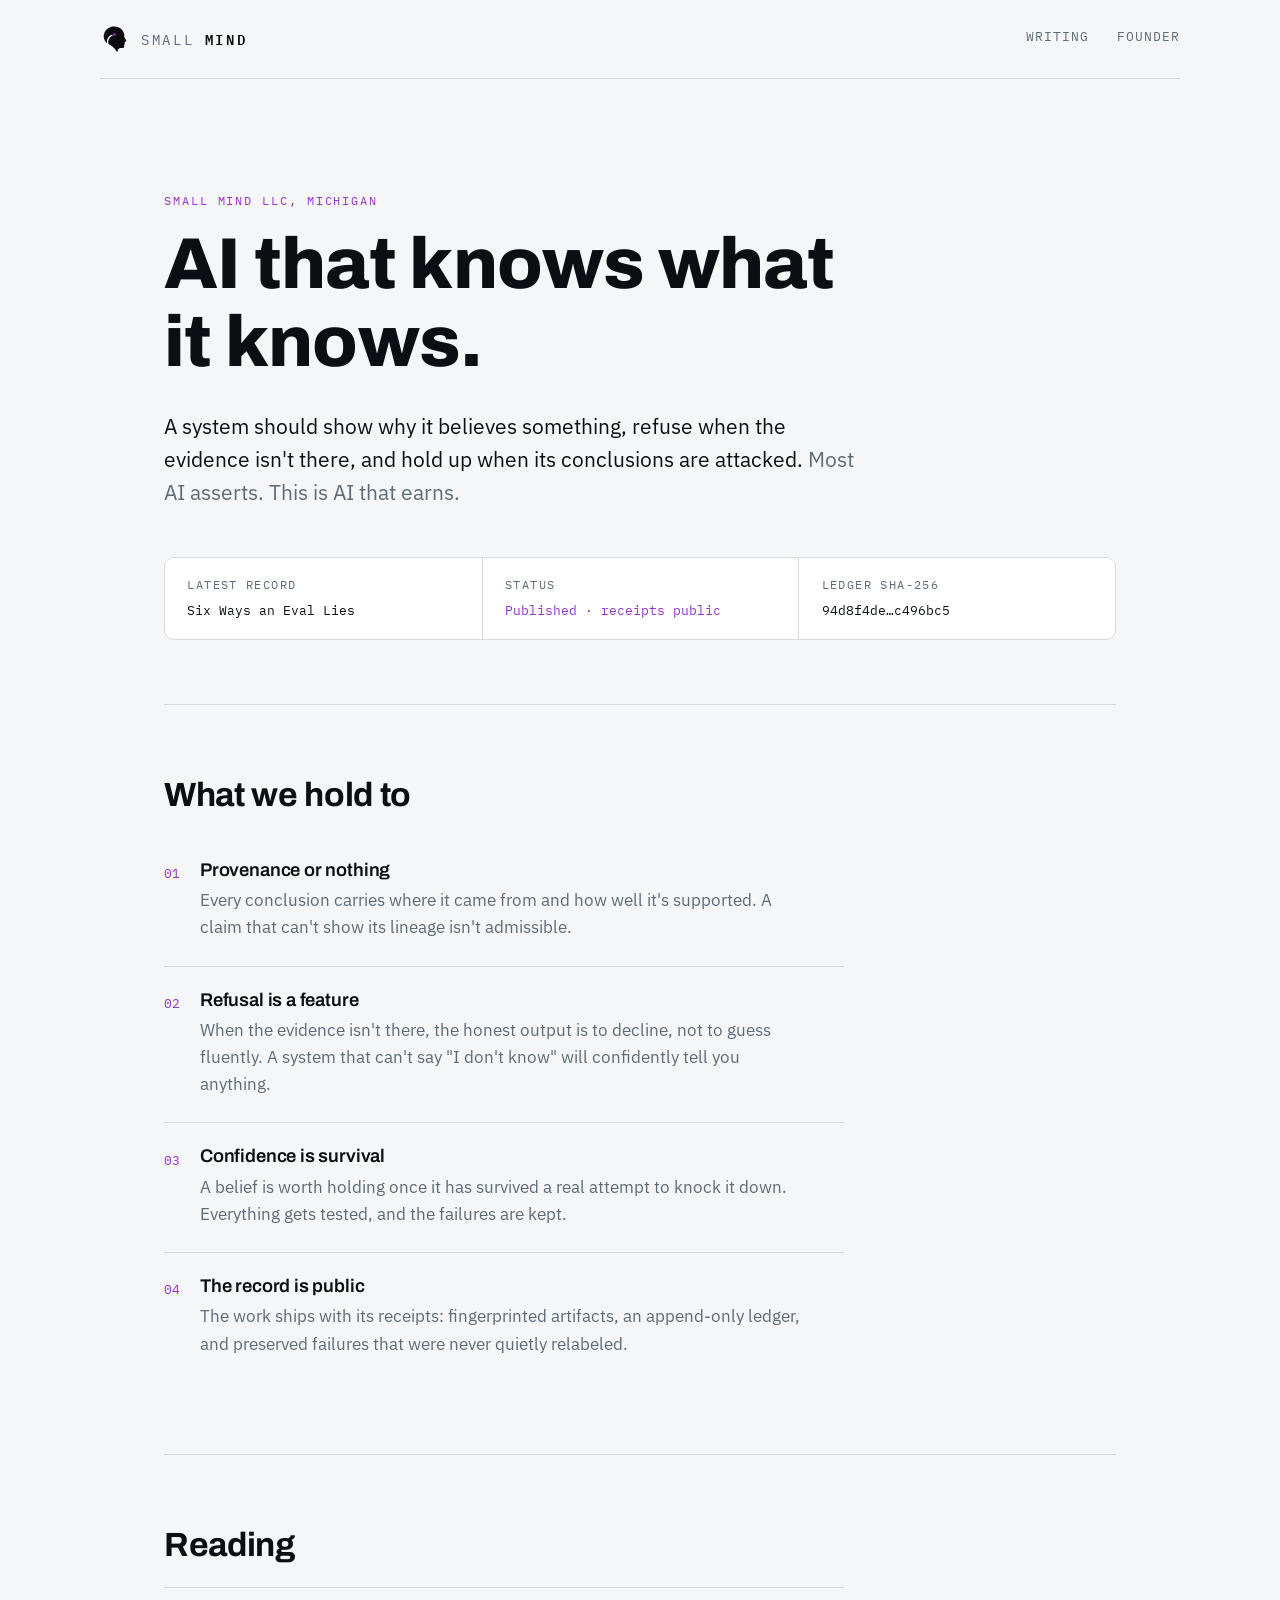
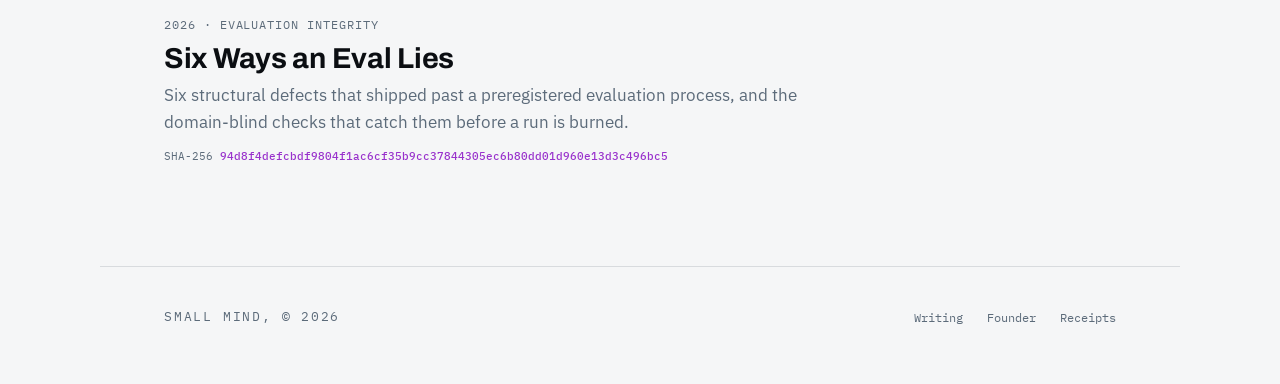
==== index.html @ cb55b740 "Small Mind site, initial deploy" ====
<!DOCTYPE html>
<html lang="en">
<head>
<meta charset="utf-8">
<meta name="viewport" content="width=device-width, initial-scale=1">
<title>Small Mind</title>
<meta name="description" content="Small Mind builds AI that knows what it knows: systems that show why they believe something, refuse when the evidence isn't there, and hold up when their conclusions are attacked.">
<link rel="canonical" href="https://smallmind.net/">
<meta property="og:title" content="Small Mind">
<meta property="og:description" content="AI that shows why it believes something, refuses when the evidence isn't there, and holds up when its conclusions are attacked.">
<meta property="og:url" content="https://smallmind.net/">
<meta property="og:type" content="website">
<link rel="icon" href="assets/logo/favicon.ico" sizes="any">
<link rel="icon" type="image/png" sizes="32x32" href="assets/logo/favicon-32.png">
<link rel="icon" type="image/png" sizes="16x16" href="assets/logo/favicon-16.png">
<link rel="apple-touch-icon" href="assets/logo/apple-touch-icon.png">
<link rel="stylesheet" href="style.css">
</head>
<body>

<header class="wrap masthead">
  <a class="brand" href="/">
    <img class="brand__mark" src="assets/logo/icon-primary.svg" alt="" width="30" height="30">
    <span class="brand__word"><span>SMALL</span> <b>MIND</b></span>
  </a>
  <nav class="nav">
    <a href="/writing.html">Writing</a>
    <a href="/founder.html">Founder</a>
  </nav>
</header>

<main class="wrap">

  <section class="hero">
    <p class="eyebrow">Small Mind LLC, Michigan</p>
    <h1>AI that knows what it knows.</h1>
    <p class="lede">
      A system should show why it believes something, refuse when the evidence
      isn't there, and hold up when its conclusions are attacked.
      <span class="quiet">Most AI asserts. This is AI that earns.</span>
    </p>

    <!-- signature element: a record strip, the site's whole thesis in one artifact -->
    <div class="record" role="group" aria-label="Latest published record">
      <div class="record__row">
        <div class="record__cell">
          <div class="record__k">Latest record</div>
          <div class="record__v">Six Ways an Eval Lies</div>
        </div>
        <div class="record__cell">
          <div class="record__k">Status</div>
          <div class="record__v pass">Published · receipts public</div>
        </div>
        <div class="record__cell">
          <div class="record__k">Ledger SHA-256</div>
          <div class="record__v">94d8f4de…c496bc5</div>
        </div>
      </div>
    </div>
  </section>

  <section class="section-rule">
    <h2 class="section-title">What we hold to</h2>
    <div class="principles narrow">
      <div class="principle">
        <div class="principle__n">01</div>
        <div>
          <h3>Provenance or nothing</h3>
          <p>Every conclusion carries where it came from and how well it's supported. A claim that can't show its lineage isn't admissible.</p>
        </div>
      </div>
      <div class="principle">
        <div class="principle__n">02</div>
        <div>
          <h3>Refusal is a feature</h3>
          <p>When the evidence isn't there, the honest output is to decline, not to guess fluently. A system that can't say "I don't know" will confidently tell you anything.</p>
        </div>
      </div>
      <div class="principle">
        <div class="principle__n">03</div>
        <div>
          <h3>Confidence is survival</h3>
          <p>A belief is worth holding once it has survived a real attempt to knock it down. Everything gets tested, and the failures are kept.</p>
        </div>
      </div>
      <div class="principle">
        <div class="principle__n">04</div>
        <div>
          <h3>The record is public</h3>
          <p>The work ships with its receipts: fingerprinted artifacts, an append-only ledger, and preserved failures that were never quietly relabeled.</p>
        </div>
      </div>
    </div>
  </section>

  <section class="section-rule">
    <h2 class="section-title">Reading</h2>
    <div class="narrow">
      <a class="entry" href="/writing/six-ways-an-eval-lies.html">
        <div class="entry__meta">2026 · Evaluation integrity</div>
        <h3>Six Ways an Eval Lies</h3>
        <p>Six structural defects that shipped past a preregistered evaluation process, and the domain-blind checks that catch them before a run is burned.</p>
        <div class="entry__fp">SHA-256 <b>94d8f4defcbdf9804f1ac6cf35b9cc37844305ec6b80dd01d960e13d3c496bc5</b></div>
      </a>
    </div>
  </section>

</main>

<footer class="wrap">
  <div class="foot">
    <div class="foot__brand">SMALL MIND, © 2026</div>
    <div class="foot__links">
      <a href="/writing.html">Writing</a>
      <a href="/founder.html">Founder</a>
      <a href="https://github.com/Threadborne/eval-integrity">Receipts</a>
    </div>
  </div>
</footer>

</body>
</html>
---- style.css ----
/* ============================================================
   SMALL MIND - system of record
   Type:  Archivo (display) · IBM Plex Sans (body) · IBM Plex Mono (record)
   ============================================================ */

@import url('https://fonts.googleapis.com/css2?family=Archivo:wght@500;600;700;800&family=IBM+Plex+Mono:wght@400;500;600&family=IBM+Plex+Sans:wght@400;500;600&display=swap');

:root {
  --ink:      #0B0E12;
  --paper:    #F5F6F7;
  --purple:   #9932CC;
  --aubergine:#3A2145;
  --slate:    #5C6B7A;
  --rule:     #D8DBDE;
  --signal:   #C4362F;   /* reserved: caught defect / FAIL only */

  --display: 'Archivo', system-ui, sans-serif;
  --body:    'IBM Plex Sans', system-ui, sans-serif;
  --mono:    'IBM Plex Mono', ui-monospace, monospace;

  --measure: 68ch;
  --gutter: clamp(1.25rem, 5vw, 4rem);
}

* { box-sizing: border-box; margin: 0; padding: 0; }

html { -webkit-text-size-adjust: 100%; scroll-behavior: smooth; }

body {
  background: var(--paper);
  color: var(--ink);
  font-family: var(--body);
  font-size: 1.0625rem;
  line-height: 1.6;
  -webkit-font-smoothing: antialiased;
  text-rendering: optimizeLegibility;
}

@media (prefers-reduced-motion: reduce) {
  * { animation: none !important; transition: none !important; scroll-behavior: auto !important; }
}

/* ---------- shell ---------- */
.wrap { max-width: 1080px; margin: 0 auto; padding-inline: var(--gutter); }
.narrow { max-width: var(--measure); }

/* ---------- header ---------- */
.masthead {
  display: flex; align-items: center; justify-content: space-between;
  padding: 1.5rem 0; border-bottom: 1px solid var(--rule);
}
.brand { display: flex; align-items: center; gap: 0.7rem; text-decoration: none; color: var(--ink); }
/* logo mark */
.brand__mark {
  width: 30px; height: 30px; flex: none; display: block;
}
.brand__word {
  font-family: var(--mono); font-weight: 500;
  letter-spacing: 0.18em; text-transform: uppercase; font-size: 0.9rem;
}
.brand__word b { color: var(--ink); font-weight: 600; }
.brand__word span { color: var(--slate); font-weight: 400; }

.nav { display: flex; gap: 1.75rem; }
.nav a {
  font-family: var(--mono); font-size: 0.8rem; letter-spacing: 0.08em;
  text-transform: uppercase; color: var(--slate); text-decoration: none;
  padding-bottom: 2px; border-bottom: 1px solid transparent; transition: color .15s, border-color .15s;
}
.nav a:hover, .nav a[aria-current="page"] { color: var(--purple); border-color: var(--purple); }

/* ---------- type ---------- */
h1, h2, h3 { font-family: var(--display); line-height: 1.08; letter-spacing: -0.01em; }
.eyebrow {
  font-family: var(--mono); font-size: 0.75rem; letter-spacing: 0.16em;
  text-transform: uppercase; color: var(--purple); margin-bottom: 1rem;
}
p + p { margin-top: 1.1rem; }
a { color: var(--purple); text-decoration-thickness: 1px; text-underline-offset: 2px; }

/* ---------- hero ---------- */
.hero { padding: clamp(3.5rem, 10vw, 7rem) 0 clamp(2.5rem, 6vw, 4rem); }
.hero h1 {
  font-weight: 800; font-size: clamp(2.4rem, 6.5vw, 4.5rem);
  max-width: 16ch;
}
.hero .lede {
  margin-top: 1.75rem; max-width: 54ch; font-size: clamp(1.05rem, 2vw, 1.3rem);
  color: var(--ink);
}
.hero .lede .quiet { color: var(--slate); }

/* ---------- the record strip (signature element) ---------- */
.record {
  margin-top: 3rem; border: 1px solid var(--rule); border-radius: 10px;
  background: #fff; overflow: hidden;
}
.record__row {
  display: grid; grid-template-columns: 1fr; gap: 0;
}
.record__cell { padding: 1.1rem 1.4rem; border-top: 1px solid var(--rule); }
.record__cell:first-child { border-top: 0; }
.record__k { font-family: var(--mono); font-size: 0.72rem; letter-spacing: 0.12em; text-transform: uppercase; color: var(--slate); }
.record__v { font-family: var(--mono); font-size: 0.82rem; color: var(--ink); margin-top: 0.35rem; word-break: break-all; }
.record__v.pass { color: var(--purple); }
.record__v.fail { color: var(--signal); }

/* ---------- section ---------- */
section { padding: clamp(2.5rem, 6vw, 4.5rem) 0; }
.section-rule { border-top: 1px solid var(--rule); }
h2.section-title { font-size: clamp(1.5rem, 3.5vw, 2.1rem); font-weight: 700; margin-bottom: 1.5rem; }

/* ---------- principle list ---------- */
.principles { display: grid; gap: 0; }
.principle {
  display: grid; grid-template-columns: auto 1fr; gap: 1.25rem;
  padding: 1.5rem 0; border-top: 1px solid var(--rule);
}
.principle:first-child { border-top: 0; }
.principle__n { font-family: var(--mono); font-size: 0.8rem; color: var(--purple); padding-top: 0.2rem; }
.principle h3 { font-size: 1.15rem; font-weight: 600; margin-bottom: 0.4rem; }
.principle p { color: var(--slate); max-width: 60ch; }

/* ---------- writing index ---------- */
.entry {
  display: block; text-decoration: none; color: inherit;
  padding: 1.75rem 0; border-top: 1px solid var(--rule);
  transition: padding-left .18s;
}
.entry:hover { padding-left: 0.5rem; }
.entry:first-of-type { border-top: 1px solid var(--rule); }
.entry__meta { font-family: var(--mono); font-size: 0.74rem; letter-spacing: 0.08em; text-transform: uppercase; color: var(--slate); }
.entry h3 { font-size: clamp(1.3rem, 3vw, 1.8rem); font-weight: 700; margin: 0.5rem 0; }
.entry p { color: var(--slate); max-width: 66ch; }
.entry__fp { font-family: var(--mono); font-size: 0.7rem; color: var(--slate); margin-top: 0.75rem; word-break: break-all; }
.entry__fp b { color: var(--purple); font-weight: 500; }

/* ---------- founder ---------- */
.founder-hero { display: grid; grid-template-columns: 1fr; gap: 2.5rem; align-items: start; padding-top: clamp(2.5rem,7vw,5rem); }
.founder-hero__img { width: 100%; border-radius: 12px; border: 1px solid var(--rule); display: block; }
.founder-hero__img-wrap { max-width: 340px; }
.arc { max-width: var(--measure); }
.arc p { margin-top: 1.2rem; }
.arc p:first-child { margin-top: 0; }
.arc .drop::first-letter {
  font-family: var(--display); font-weight: 800; font-size: 3.4rem;
  float: left; line-height: 0.8; padding: 0.35rem 0.6rem 0 0; color: var(--purple);
}

/* ---------- built list ---------- */
.built { list-style: none; margin-top: 1.25rem; border-top: 1px solid var(--rule); }
.built li {
  display: grid; grid-template-columns: auto 1fr; gap: 1rem;
  padding: 0.85rem 0; border-bottom: 1px solid var(--rule);
  font-size: 0.98rem;
}
.built li span { font-family: var(--mono); font-size: 0.72rem; color: var(--purple); padding-top: 0.25rem; white-space: nowrap; }

/* ---------- paper page ---------- */
.paper { max-width: var(--measure); padding-top: clamp(2rem,5vw,3.5rem); }
.paper h1 { font-size: clamp(2rem, 5vw, 3.2rem); font-weight: 800; }
.paper .paper__sub { color: var(--slate); font-size: 1.15rem; margin-top: 1rem; }
.paper .paper__by { font-family: var(--mono); font-size: 0.8rem; color: var(--slate); margin-top: 1.25rem; letter-spacing: 0.05em; }
.paper article { margin-top: 2.5rem; }
.paper article h2 { font-size: 1.5rem; font-weight: 700; margin: 2.5rem 0 1rem; }
.paper article h3 { font-size: 1.15rem; font-weight: 600; margin: 2rem 0 0.6rem; font-family: var(--display); }
.paper article p { margin-top: 1rem; }
.paper article strong { font-weight: 600; }
.paper article em { color: var(--ink); }
.paper article code { font-family: var(--mono); font-size: 0.88em; background: #fff; border: 1px solid var(--rule); border-radius: 4px; padding: 0.05em 0.35em; word-break: break-word; }
.paper hr { border: 0; border-top: 1px solid var(--rule); margin: 2.5rem 0; }
.paper .ledger-ref { font-family: var(--mono); font-size: 0.82em; color: var(--slate); }

/* fingerprint stamp on paper pages */
.stamp {
  margin: 2.5rem 0; padding: 1.25rem 1.4rem; border: 1px solid var(--rule);
  border-left: 3px solid var(--purple); border-radius: 8px; background: #fff;
}
.stamp__k { font-family: var(--mono); font-size: 0.7rem; letter-spacing: 0.12em; text-transform: uppercase; color: var(--slate); }
.stamp__v { font-family: var(--mono); font-size: 0.8rem; color: var(--ink); margin-top: 0.4rem; word-break: break-all; }

/* ---------- footer ---------- */
footer { border-top: 1px solid var(--rule); margin-top: 4rem; padding: 2.5rem 0 3.5rem; }
.foot { display: flex; flex-wrap: wrap; gap: 1.5rem; justify-content: space-between; align-items: center; }
.foot__brand { font-family: var(--mono); font-size: 0.8rem; letter-spacing: 0.14em; text-transform: uppercase; color: var(--slate); }
.foot__links { display: flex; gap: 1.5rem; }
.foot__links a { font-family: var(--mono); font-size: 0.78rem; color: var(--slate); text-decoration: none; }
.foot__links a:hover { color: var(--purple); }

/* ---------- responsive ---------- */
@media (min-width: 720px) {
  .founder-hero { grid-template-columns: 340px 1fr; gap: 3rem; }
  .record__row { grid-template-columns: repeat(3, 1fr); }
  .record__cell { border-top: 0; border-left: 1px solid var(--rule); }
  .record__cell:first-child { border-left: 0; }
}

::selection { background: var(--purple); color: var(--paper); }
:focus-visible { outline: 2px solid var(--purple); outline-offset: 2px; border-radius: 2px; }
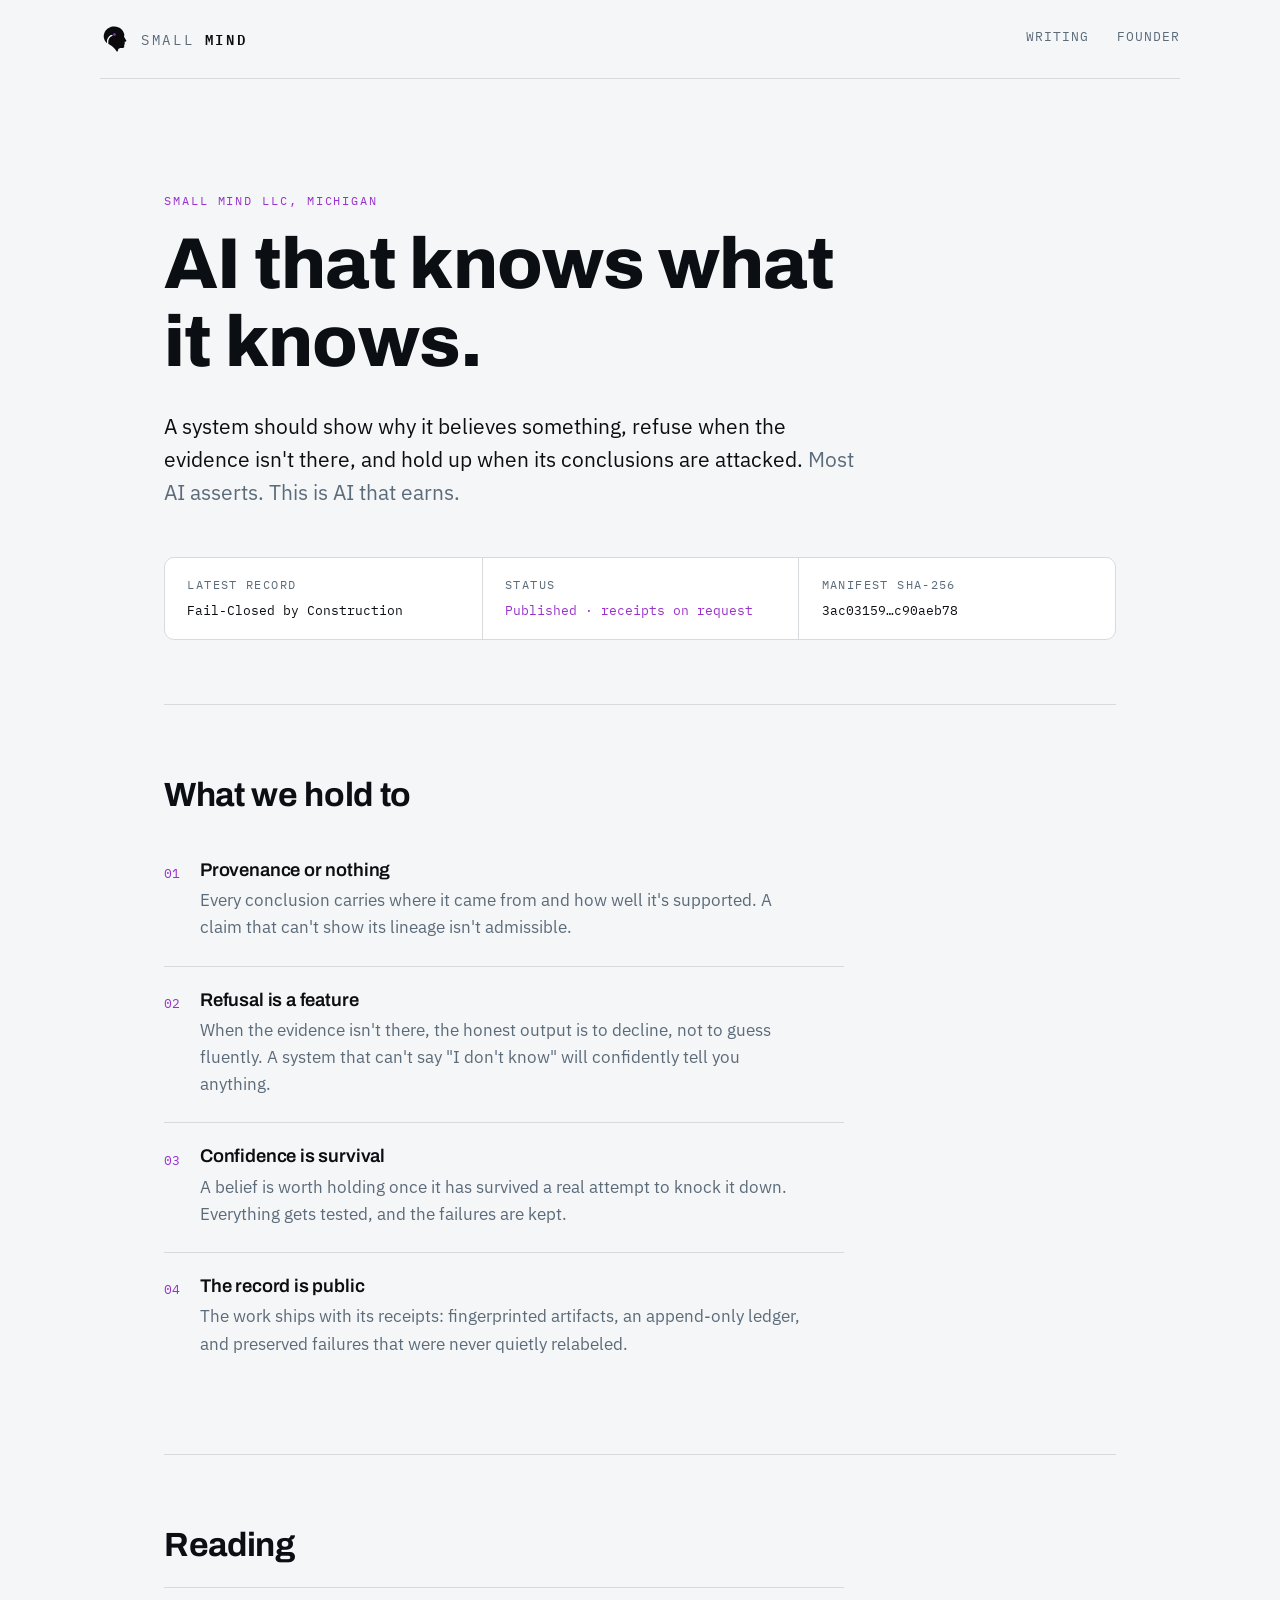
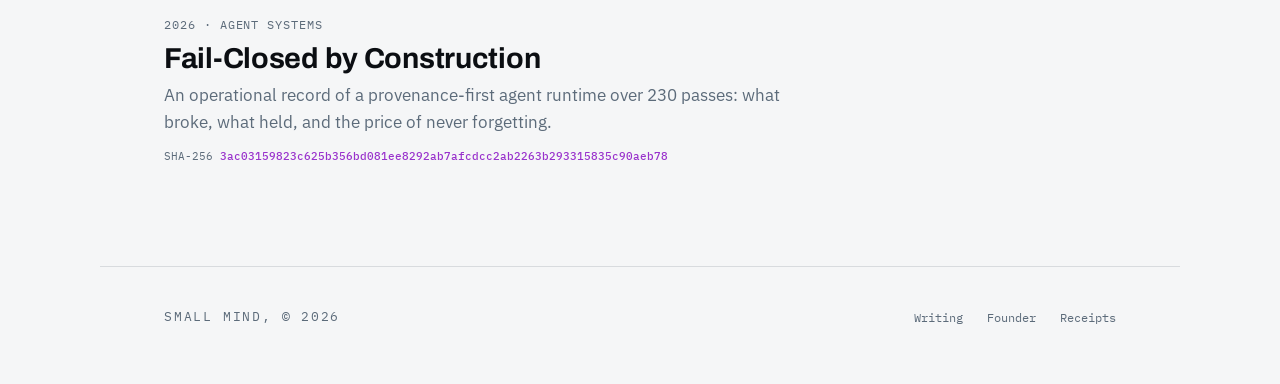
==== commit dd7b4a73: "Publish: Fail-Closed by Construction" ====
--- a/index.html
+++ b/index.html
@@ -20,7 +20,7 @@
 
 <header class="wrap masthead">
   <a class="brand" href="/">
-    <img class="brand__mark" src="assets/logo/icon-primary.svg" alt="" width="30" height="30">
+    <span class="brand__mark" role="img" aria-label="Small Mind"></span>
     <span class="brand__word"><span>SMALL</span> <b>MIND</b></span>
   </a>
   <nav class="nav">
@@ -45,15 +45,15 @@
       <div class="record__row">
         <div class="record__cell">
           <div class="record__k">Latest record</div>
-          <div class="record__v">Six Ways an Eval Lies</div>
+          <div class="record__v">Fail-Closed by Construction</div>
         </div>
         <div class="record__cell">
           <div class="record__k">Status</div>
-          <div class="record__v pass">Published · receipts public</div>
+          <div class="record__v pass">Published · receipts on request</div>
         </div>
         <div class="record__cell">
-          <div class="record__k">Ledger SHA-256</div>
-          <div class="record__v">94d8f4de…c496bc5</div>
+          <div class="record__k">Manifest SHA-256</div>
+          <div class="record__v">3ac03159…c90aeb78</div>
         </div>
       </div>
     </div>
@@ -96,11 +96,11 @@
   <section class="section-rule">
     <h2 class="section-title">Reading</h2>
     <div class="narrow">
-      <a class="entry" href="/writing/six-ways-an-eval-lies.html">
-        <div class="entry__meta">2026 · Evaluation integrity</div>
-        <h3>Six Ways an Eval Lies</h3>
-        <p>Six structural defects that shipped past a preregistered evaluation process, and the domain-blind checks that catch them before a run is burned.</p>
-        <div class="entry__fp">SHA-256 <b>94d8f4defcbdf9804f1ac6cf35b9cc37844305ec6b80dd01d960e13d3c496bc5</b></div>
+           <a class="entry" href="/writing/fail-closed-by-construction.html">
+        <div class="entry__meta">2026 · Agent systems</div>
+        <h3>Fail-Closed by Construction</h3>
+        <p>An operational record of a provenance-first agent runtime over 230 passes: what broke, what held, and the price of never forgetting.</p>
+        <div class="entry__fp">SHA-256 <b>3ac03159823c625b356bd081ee8292ab7afcdcc2ab2263b293315835c90aeb78</b></div>
       </a>
     </div>
   </section>
--- a/style.css
+++ b/style.css
@@ -20,6 +20,24 @@
 
   --measure: 68ch;
   --gutter: clamp(1.25rem, 5vw, 4rem);
+
+  /* surfaces that differ between themes */
+  --surface:  #ffffff;   /* record strip, stamp, cards */
+  --hero-quiet: var(--slate);
+}
+
+/* ---------- dark mode (system preference) ---------- */
+@media (prefers-color-scheme: dark) {
+  :root {
+    --ink:      #ECEDEF;   /* text goes light */
+    --paper:    #0C0E13;   /* background goes near-black */
+    --purple:   #B45CE6;   /* a hair brighter so it doesn't vibrate on dark */
+    --aubergine:#2A1836;
+    --slate:    #8A97A5;   /* lifted for contrast on dark */
+    --rule:     #232833;   /* subtle dark divider */
+    --signal:   #E5645C;   /* FAIL red, lifted for dark legibility */
+    --surface:  #14171E;   /* cards sit just above the background */
+  }
 }
 
 * { box-sizing: border-box; margin: 0; padding: 0; }
@@ -50,9 +68,15 @@
   padding: 1.5rem 0; border-bottom: 1px solid var(--rule);
 }
 .brand { display: flex; align-items: center; gap: 0.7rem; text-decoration: none; color: var(--ink); }
-/* logo mark */
+/* logo mark - swaps variant by theme so it stays visible on dark */
 .brand__mark {
   width: 30px; height: 30px; flex: none; display: block;
+  background-image: var(--logo-icon);
+  background-size: contain; background-repeat: no-repeat; background-position: center;
+}
+:root { --logo-icon: url('assets/logo/icon-primary.svg'); }
+@media (prefers-color-scheme: dark) {
+  :root { --logo-icon: url('assets/logo/icon-reversed.svg'); }
 }
 .brand__word {
   font-family: var(--mono); font-weight: 500;
@@ -93,7 +117,7 @@
 /* ---------- the record strip (signature element) ---------- */
 .record {
   margin-top: 3rem; border: 1px solid var(--rule); border-radius: 10px;
-  background: #fff; overflow: hidden;
+  background: var(--surface); overflow: hidden;
 }
 .record__row {
   display: grid; grid-template-columns: 1fr; gap: 0;
@@ -167,14 +191,14 @@
 .paper article p { margin-top: 1rem; }
 .paper article strong { font-weight: 600; }
 .paper article em { color: var(--ink); }
-.paper article code { font-family: var(--mono); font-size: 0.88em; background: #fff; border: 1px solid var(--rule); border-radius: 4px; padding: 0.05em 0.35em; word-break: break-word; }
+.paper article code { font-family: var(--mono); font-size: 0.88em; background: var(--surface); border: 1px solid var(--rule); border-radius: 4px; padding: 0.05em 0.35em; word-break: break-word; }
 .paper hr { border: 0; border-top: 1px solid var(--rule); margin: 2.5rem 0; }
 .paper .ledger-ref { font-family: var(--mono); font-size: 0.82em; color: var(--slate); }
 
 /* fingerprint stamp on paper pages */
 .stamp {
   margin: 2.5rem 0; padding: 1.25rem 1.4rem; border: 1px solid var(--rule);
-  border-left: 3px solid var(--purple); border-radius: 8px; background: #fff;
+  border-left: 3px solid var(--purple); border-radius: 8px; background: var(--surface);
 }
 .stamp__k { font-family: var(--mono); font-size: 0.7rem; letter-spacing: 0.12em; text-transform: uppercase; color: var(--slate); }
 .stamp__v { font-family: var(--mono); font-size: 0.8rem; color: var(--ink); margin-top: 0.4rem; word-break: break-all; }
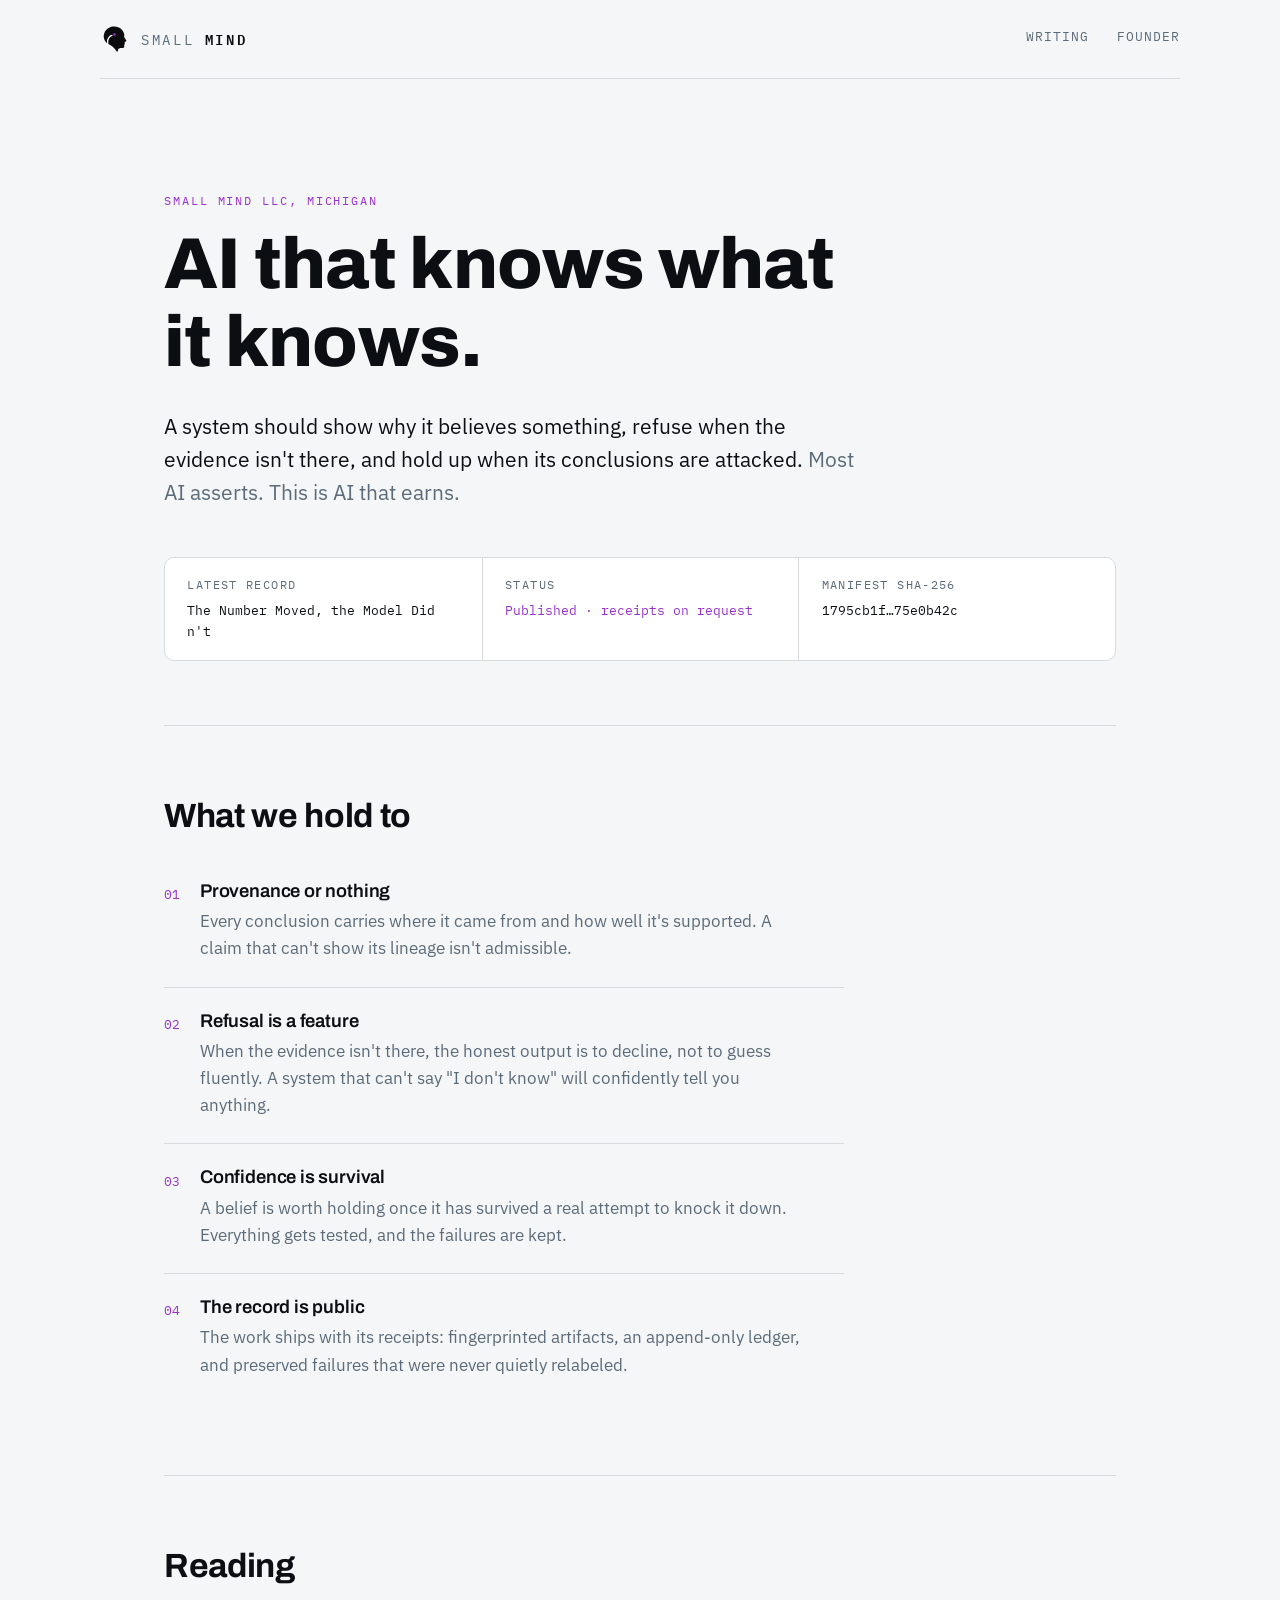
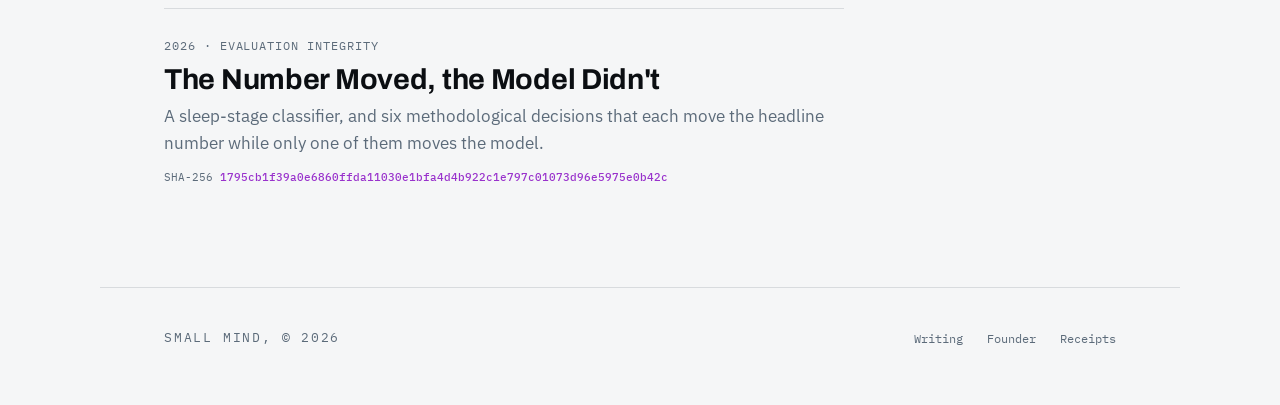
==== commit 572f9554: "homepage: feature newest paper" ====
--- a/index.html
+++ b/index.html
@@ -45,7 +45,7 @@
       <div class="record__row">
         <div class="record__cell">
           <div class="record__k">Latest record</div>
-          <div class="record__v">Fail-Closed by Construction</div>
+            <div class="record__v">The Number Moved, the Model Didn't</div>
         </div>
         <div class="record__cell">
           <div class="record__k">Status</div>
@@ -53,7 +53,7 @@
         </div>
         <div class="record__cell">
           <div class="record__k">Manifest SHA-256</div>
-          <div class="record__v">3ac03159…c90aeb78</div>
+            <div class="record__v">1795cb1f…75e0b42c</div>
         </div>
       </div>
     </div>
@@ -96,11 +96,11 @@
   <section class="section-rule">
     <h2 class="section-title">Reading</h2>
     <div class="narrow">
-           <a class="entry" href="/writing/fail-closed-by-construction.html">
-        <div class="entry__meta">2026 · Agent systems</div>
-        <h3>Fail-Closed by Construction</h3>
-        <p>An operational record of a provenance-first agent runtime over 230 passes: what broke, what held, and the price of never forgetting.</p>
-        <div class="entry__fp">SHA-256 <b>3ac03159823c625b356bd081ee8292ab7afcdcc2ab2263b293315835c90aeb78</b></div>
+           <a class="entry" href="/writing/the-number-moved.html">
+        <div class="entry__meta">2026 · Evaluation integrity</div>
+        <h3>The Number Moved, the Model Didn't</h3>
+        <p>A sleep-stage classifier, and six methodological decisions that each move the headline number while only one of them moves the model.</p>
+        <div class="entry__fp">SHA-256 <b>1795cb1f39a0e6860ffda11030e1bfa4d4b922c1e797c01073d96e5975e0b42c</b></div>
       </a>
     </div>
   </section>
@@ -113,7 +113,7 @@
     <div class="foot__links">
       <a href="/writing.html">Writing</a>
       <a href="/founder.html">Founder</a>
-      <a href="https://github.com/Threadborne/eval-integrity">Receipts</a>
+      <a href="https://github.com/Threadborne">Receipts</a>
     </div>
   </div>
 </footer>
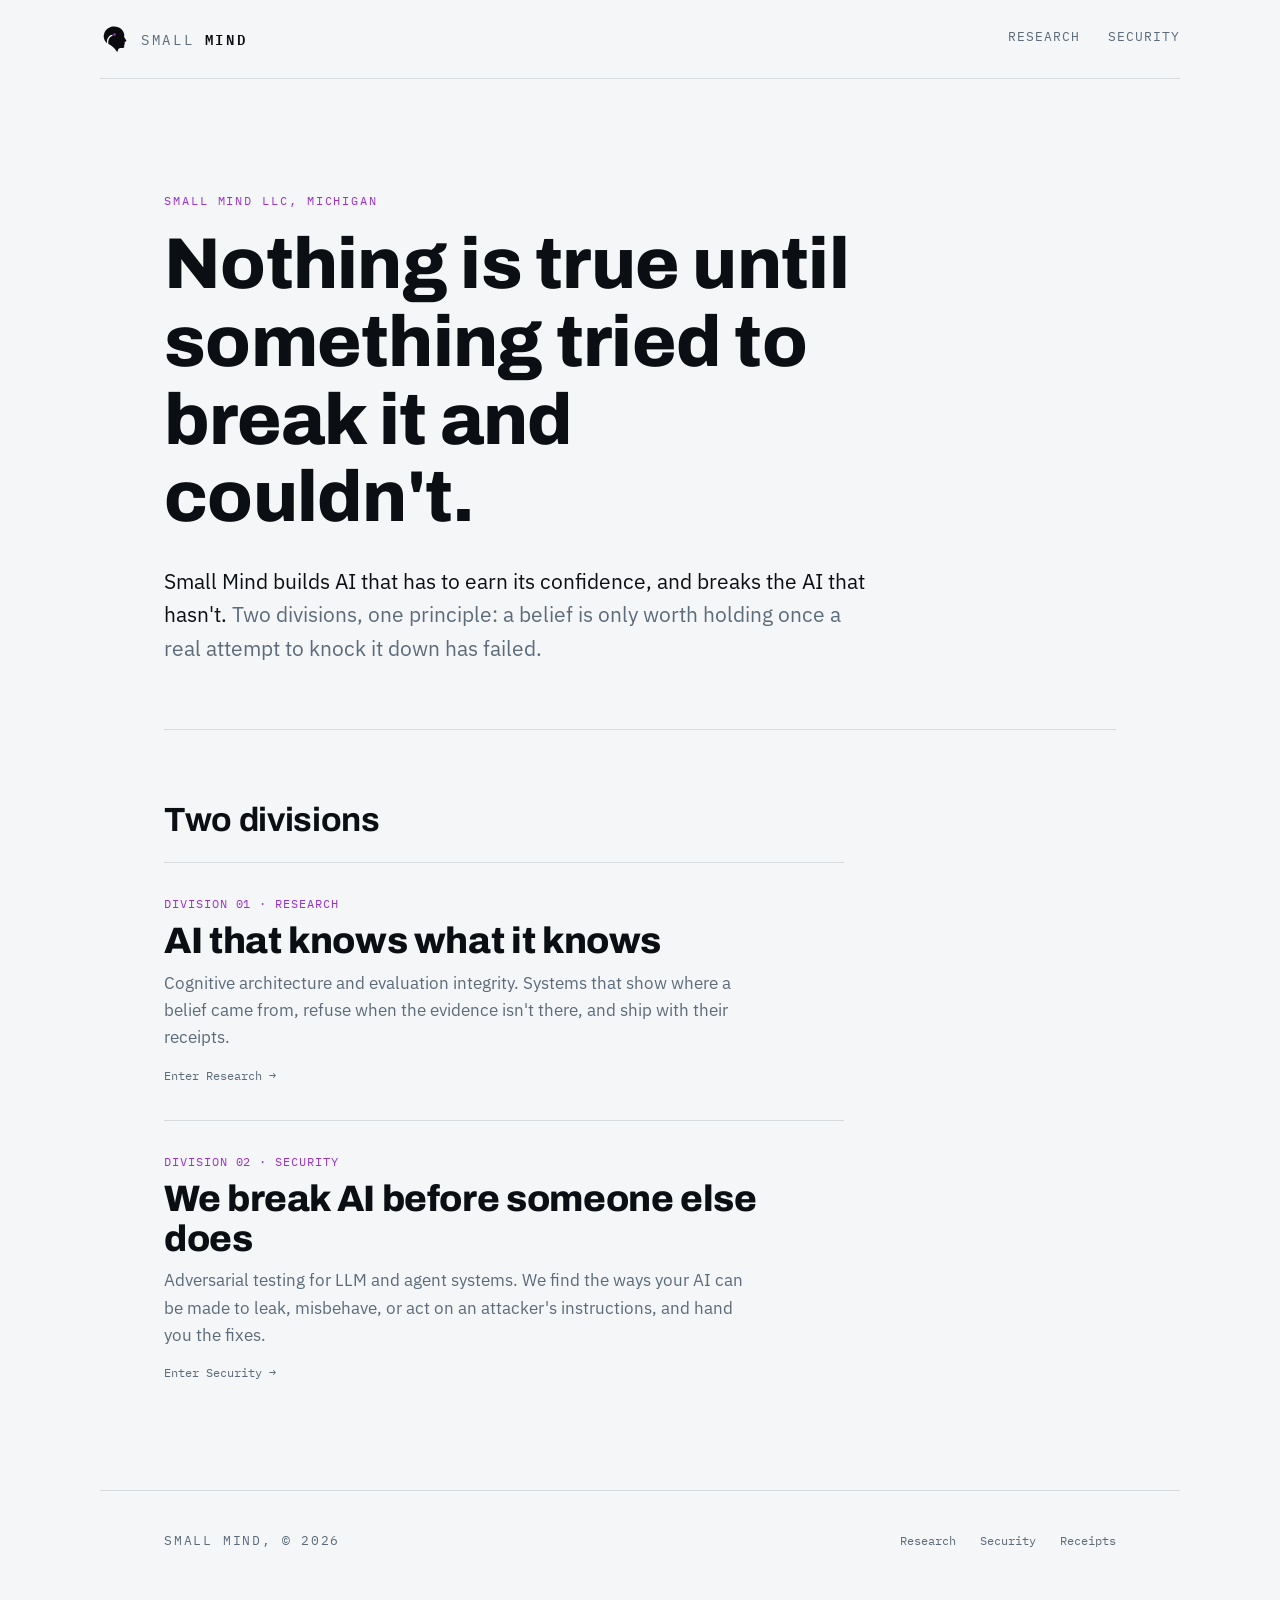
==== commit 46f550a3: "Split into Research and Security divisions; add Security service pages, packages/pricing, new landin" ====
--- a/index.html
+++ b/index.html
@@ -4,10 +4,10 @@
 <meta charset="utf-8">
 <meta name="viewport" content="width=device-width, initial-scale=1">
 <title>Small Mind</title>
-<meta name="description" content="Small Mind builds AI that knows what it knows: systems that show why they believe something, refuse when the evidence isn't there, and hold up when their conclusions are attacked.">
+<meta name="description" content="Small Mind builds AI that has to earn its confidence, and breaks AI that hasn't. Two divisions, one principle: a belief is only worth holding once something tried to knock it down and failed.">
 <link rel="canonical" href="https://smallmind.net/">
 <meta property="og:title" content="Small Mind">
-<meta property="og:description" content="AI that shows why it believes something, refuses when the evidence isn't there, and holds up when its conclusions are attacked.">
+<meta property="og:description" content="AI that has to earn its confidence, and the people who break the AI that hasn't.">
 <meta property="og:url" content="https://smallmind.net/">
 <meta property="og:type" content="website">
 <link rel="icon" href="assets/logo/favicon.ico" sizes="any">
@@ -24,8 +24,8 @@
     <span class="brand__word"><span>SMALL</span> <b>MIND</b></span>
   </a>
   <nav class="nav">
-    <a href="/writing.html">Writing</a>
-    <a href="/founder.html">Founder</a>
+    <a href="/research.html">Research</a>
+    <a href="/security.html">Security</a>
   </nav>
 </header>
 
@@ -33,75 +33,31 @@
 
   <section class="hero">
     <p class="eyebrow">Small Mind LLC, Michigan</p>
-    <h1>AI that knows what it knows.</h1>
+    <h1>Nothing is true until something tried to break it and couldn't.</h1>
     <p class="lede">
-      A system should show why it believes something, refuse when the evidence
-      isn't there, and hold up when its conclusions are attacked.
-      <span class="quiet">Most AI asserts. This is AI that earns.</span>
+      Small Mind builds AI that has to earn its confidence, and breaks the AI that hasn't.
+      <span class="quiet">Two divisions, one principle: a belief is only worth holding once a real attempt to knock it down has failed.</span>
     </p>
-
-    <!-- signature element: a record strip, the site's whole thesis in one artifact -->
-    <div class="record" role="group" aria-label="Latest published record">
-      <div class="record__row">
-        <div class="record__cell">
-          <div class="record__k">Latest record</div>
-            <div class="record__v">The Number Moved, the Model Didn't</div>
-        </div>
-        <div class="record__cell">
-          <div class="record__k">Status</div>
-          <div class="record__v pass">Published · receipts on request</div>
-        </div>
-        <div class="record__cell">
-          <div class="record__k">Manifest SHA-256</div>
-            <div class="record__v">1795cb1f…75e0b42c</div>
-        </div>
-      </div>
-    </div>
   </section>
 
   <section class="section-rule">
-    <h2 class="section-title">What we hold to</h2>
-    <div class="principles narrow">
-      <div class="principle">
-        <div class="principle__n">01</div>
-        <div>
-          <h3>Provenance or nothing</h3>
-          <p>Every conclusion carries where it came from and how well it's supported. A claim that can't show its lineage isn't admissible.</p>
-        </div>
-      </div>
-      <div class="principle">
-        <div class="principle__n">02</div>
-        <div>
-          <h3>Refusal is a feature</h3>
-          <p>When the evidence isn't there, the honest output is to decline, not to guess fluently. A system that can't say "I don't know" will confidently tell you anything.</p>
-        </div>
-      </div>
-      <div class="principle">
-        <div class="principle__n">03</div>
-        <div>
-          <h3>Confidence is survival</h3>
-          <p>A belief is worth holding once it has survived a real attempt to knock it down. Everything gets tested, and the failures are kept.</p>
-        </div>
-      </div>
-      <div class="principle">
-        <div class="principle__n">04</div>
-        <div>
-          <h3>The record is public</h3>
-          <p>The work ships with its receipts: fingerprinted artifacts, an append-only ledger, and preserved failures that were never quietly relabeled.</p>
-        </div>
-      </div>
-    </div>
-  </section>
+    <h2 class="section-title">Two divisions</h2>
+    <div class="narrow">
 
-  <section class="section-rule">
-    <h2 class="section-title">Reading</h2>
-    <div class="narrow">
-           <a class="entry" href="/writing/the-number-moved.html">
-        <div class="entry__meta">2026 · Evaluation integrity</div>
-        <h3>The Number Moved, the Model Didn't</h3>
-        <p>A sleep-stage classifier, and six methodological decisions that each move the headline number while only one of them moves the model.</p>
-        <div class="entry__fp">SHA-256 <b>1795cb1f39a0e6860ffda11030e1bfa4d4b922c1e797c01073d96e5975e0b42c</b></div>
+      <a class="door" href="/research.html">
+        <div class="door__meta">Division 01 · Research</div>
+        <h3>AI that knows what it knows</h3>
+        <p>Cognitive architecture and evaluation integrity. Systems that show where a belief came from, refuse when the evidence isn't there, and ship with their receipts.</p>
+        <span class="door__go">Enter Research →</span>
       </a>
+
+      <a class="door" href="/security.html">
+        <div class="door__meta">Division 02 · Security</div>
+        <h3>We break AI before someone else does</h3>
+        <p>Adversarial testing for LLM and agent systems. We find the ways your AI can be made to leak, misbehave, or act on an attacker's instructions, and hand you the fixes.</p>
+        <span class="door__go">Enter Security →</span>
+      </a>
+
     </div>
   </section>
 
@@ -111,8 +67,8 @@
   <div class="foot">
     <div class="foot__brand">SMALL MIND, © 2026</div>
     <div class="foot__links">
-      <a href="/writing.html">Writing</a>
-      <a href="/founder.html">Founder</a>
+      <a href="/research.html">Research</a>
+      <a href="/security.html">Security</a>
       <a href="https://github.com/Threadborne">Receipts</a>
     </div>
   </div>
--- a/style.css
+++ b/style.css
@@ -221,3 +221,58 @@
 
 ::selection { background: var(--purple); color: var(--paper); }
 :focus-visible { outline: 2px solid var(--purple); outline-offset: 2px; border-radius: 2px; }
+
+/* ---------- divisions (parent landing doors) ---------- */
+.door { display:block; text-decoration:none; color:inherit; padding:2rem 0; border-top:1px solid var(--rule); transition:padding-left .18s; }
+.door:first-of-type { border-top:1px solid var(--rule); }
+.door:hover { padding-left:.5rem; }
+.door__meta { font-family:var(--mono); font-size:.74rem; letter-spacing:.08em; text-transform:uppercase; color:var(--purple); }
+.door h3 { font-size:clamp(1.6rem,4vw,2.3rem); font-weight:800; margin:.5rem 0; }
+.door p { color:var(--slate); max-width:60ch; }
+.door__go { font-family:var(--mono); font-size:.78rem; color:var(--slate); margin-top:.9rem; display:inline-block; }
+.door:hover .door__go { color:var(--purple); }
+
+/* ---------- security division ---------- */
+.security-hero { display:grid; grid-template-columns:1fr; gap:2.5rem; align-items:center; }
+.security-mark { width:100%; max-width:280px; height:auto; display:block; margin:0 auto; justify-self:center; }
+.btn {
+  display:inline-block; font-family:var(--mono); font-size:.82rem; letter-spacing:.04em;
+  text-transform:uppercase; color:var(--paper); background:var(--purple);
+  border-radius:8px; padding:.85rem 1.4rem; text-decoration:none; transition:opacity .15s;
+}
+.btn:hover { opacity:.88; }
+@media (min-width:760px){ .security-hero { grid-template-columns:1fr 280px; } }
+
+/* ---------- security: service framing ---------- */
+.tags { display:flex; flex-wrap:wrap; gap:.6rem 1.4rem; margin-top:1.5rem; }
+.tags span { font-family:var(--mono); font-size:.74rem; letter-spacing:.08em; text-transform:uppercase; color:var(--slate); }
+.tags span::before { content:"\25B8 "; color:var(--purple); }
+.cta-row { display:flex; flex-wrap:wrap; gap:1rem 1.5rem; align-items:center; margin-top:2rem; }
+.cta-row a.textlink { font-family:var(--mono); font-size:.8rem; letter-spacing:.04em; text-transform:uppercase; color:var(--slate); text-decoration:none; }
+.cta-row a.textlink:hover { color:var(--purple); }
+
+/* ---------- security: threat blocks (attack + damage) ---------- */
+.threat { display:grid; grid-template-columns:auto 1fr; gap:1.25rem; padding:1.75rem 0; border-top:1px solid var(--rule); }
+.threat:first-child { border-top:0; }
+.threat__n { font-family:var(--mono); font-size:.8rem; color:var(--purple); padding-top:.2rem; }
+.threat h3 { font-size:1.2rem; font-weight:600; margin-bottom:.4rem; }
+.threat p { color:var(--slate); max-width:62ch; }
+.threat__dmg { margin-top:.9rem; padding:.8rem 1rem; border-left:2px solid var(--purple); background:var(--surface); border-radius:0 6px 6px 0; max-width:62ch; }
+.threat__dmg b { font-family:var(--mono); font-size:.66rem; letter-spacing:.12em; text-transform:uppercase; color:var(--purple); display:block; margin-bottom:.3rem; }
+.threat__dmg span { color:var(--ink); font-size:.97rem; }
+
+/* ---------- pricing packages ---------- */
+.pkgs { display:grid; grid-template-columns:1fr; gap:1.25rem; margin-top:1rem; }
+.pkg { border:1px solid var(--rule); border-radius:10px; background:var(--surface); padding:1.6rem 1.5rem; display:flex; flex-direction:column; }
+.pkg--feature { border-color:var(--purple); }
+.pkg__tag { font-family:var(--mono); font-size:.66rem; letter-spacing:.12em; text-transform:uppercase; color:var(--purple); margin-bottom:.5rem; }
+.pkg__name { font-family:var(--display); font-weight:700; font-size:1.3rem; }
+.pkg__price { font-family:var(--mono); font-size:1.5rem; color:var(--ink); margin:.7rem 0 .1rem; }
+.pkg__price small { font-size:.8rem; color:var(--slate); font-weight:400; }
+.pkg__meta { font-family:var(--mono); font-size:.74rem; color:var(--slate); margin-bottom:1.1rem; }
+.pkg ul { list-style:none; margin:.3rem 0 1.5rem; }
+.pkg li { padding:.5rem 0; border-top:1px solid var(--rule); color:var(--slate); font-size:.94rem; display:grid; grid-template-columns:auto 1fr; gap:.6rem; }
+.pkg li::before { content:"+"; color:var(--purple); font-family:var(--mono); }
+.pkg .btn { margin-top:auto; text-align:center; }
+@media (min-width:860px){ .pkgs { grid-template-columns:repeat(3,1fr); align-items:stretch; } }
+.record__v.prose { word-break:normal; overflow-wrap:break-word; }
